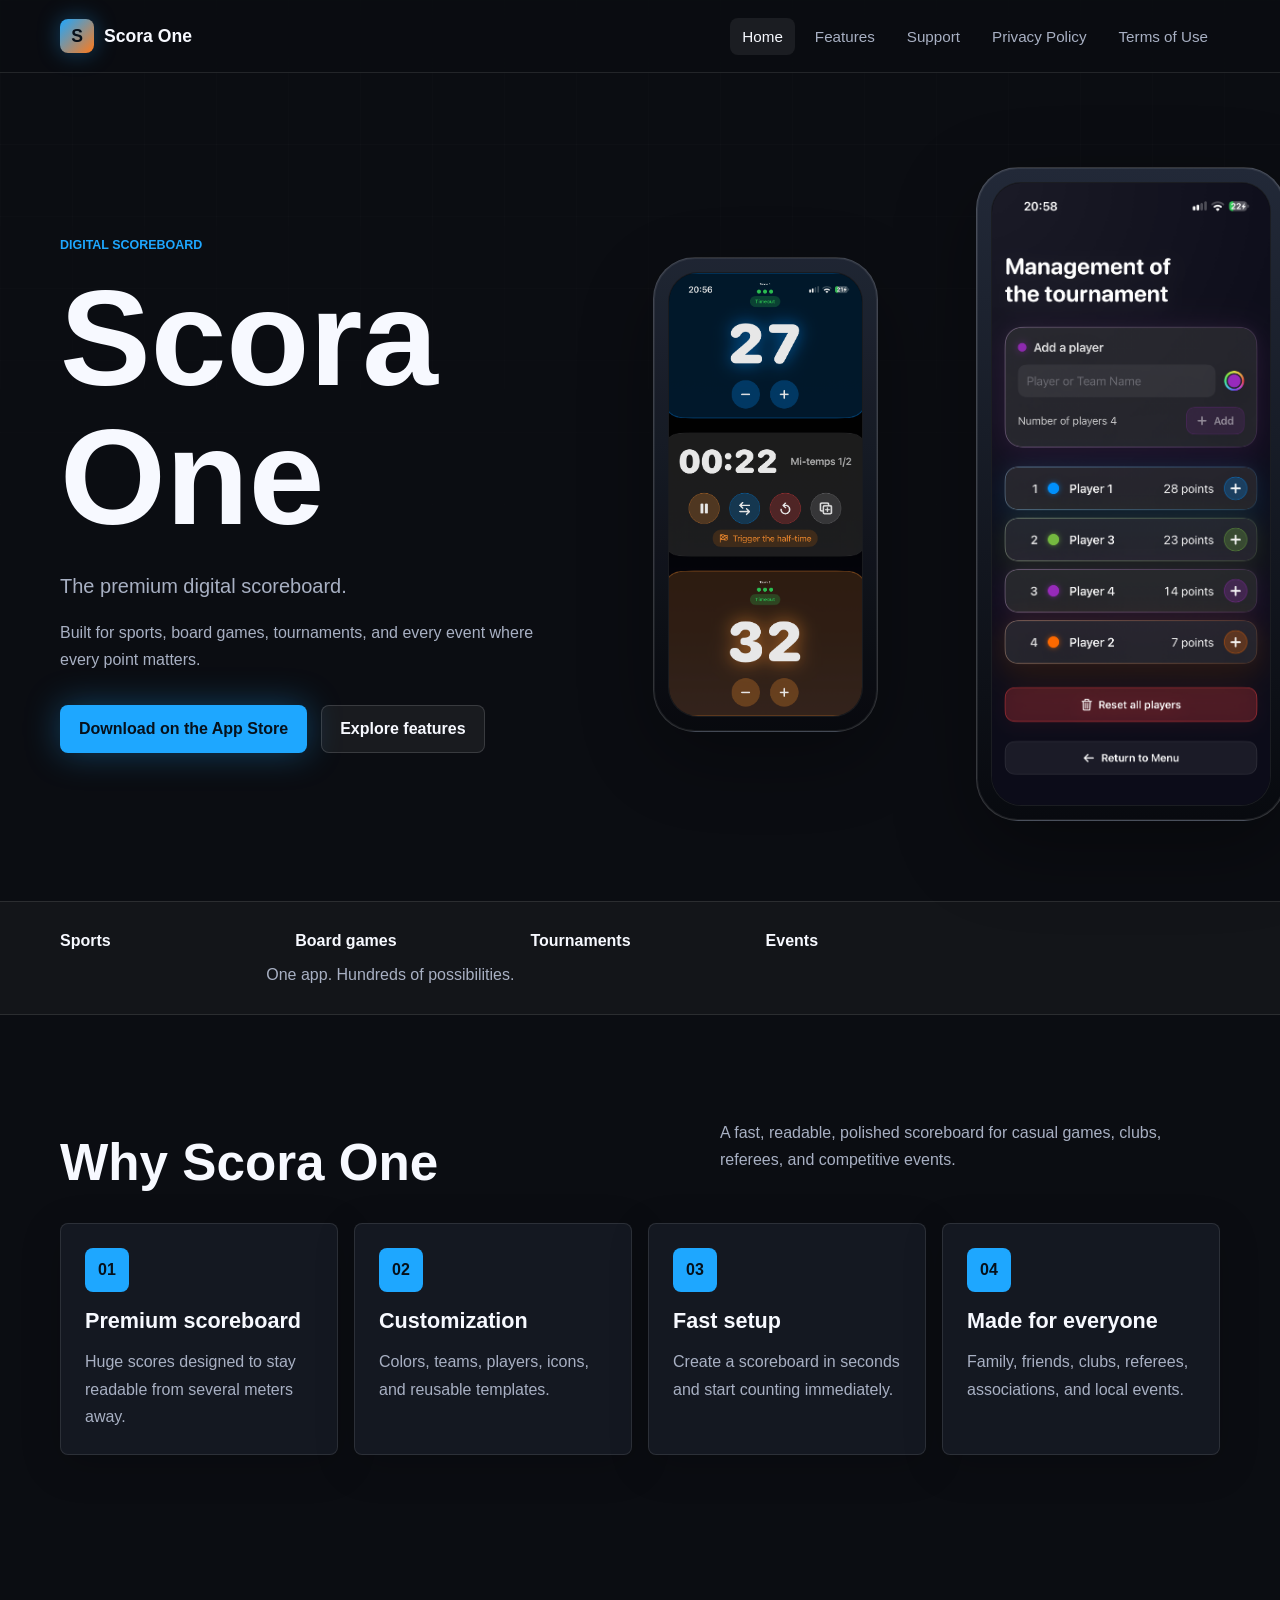
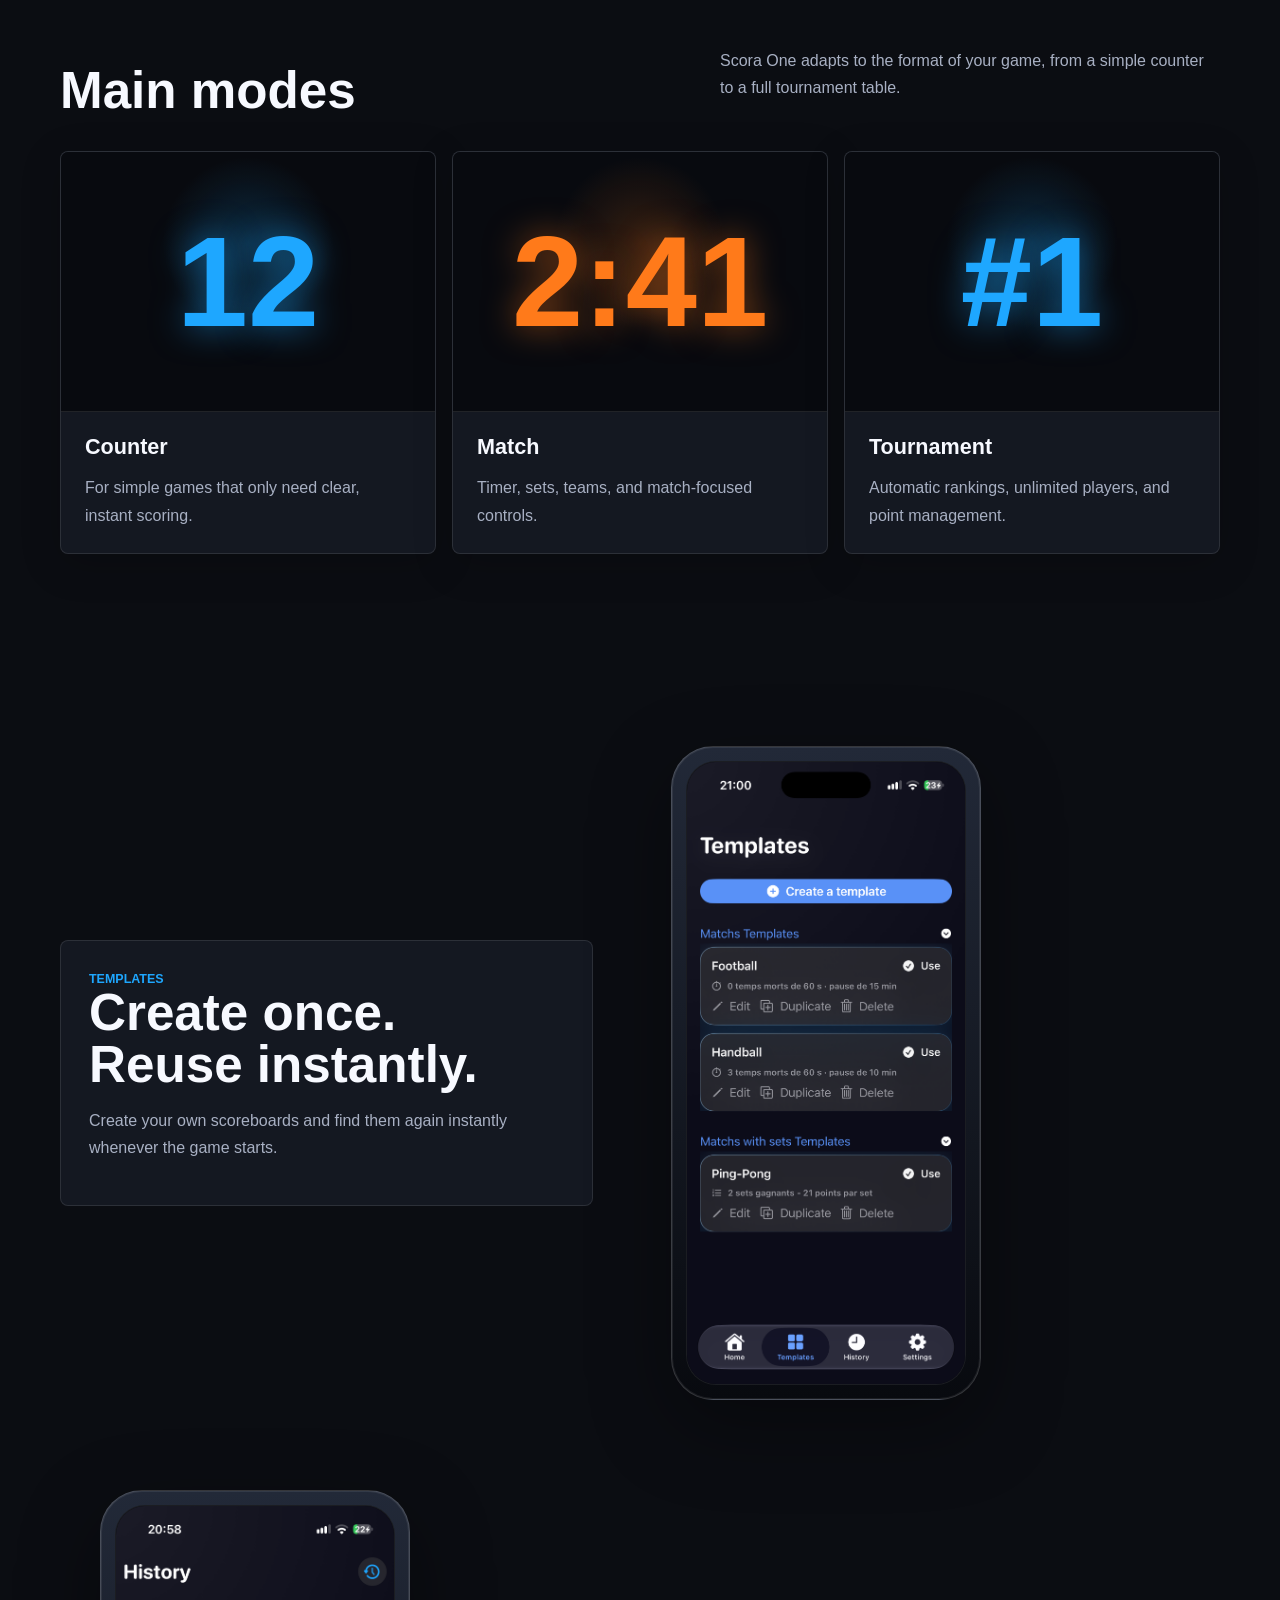
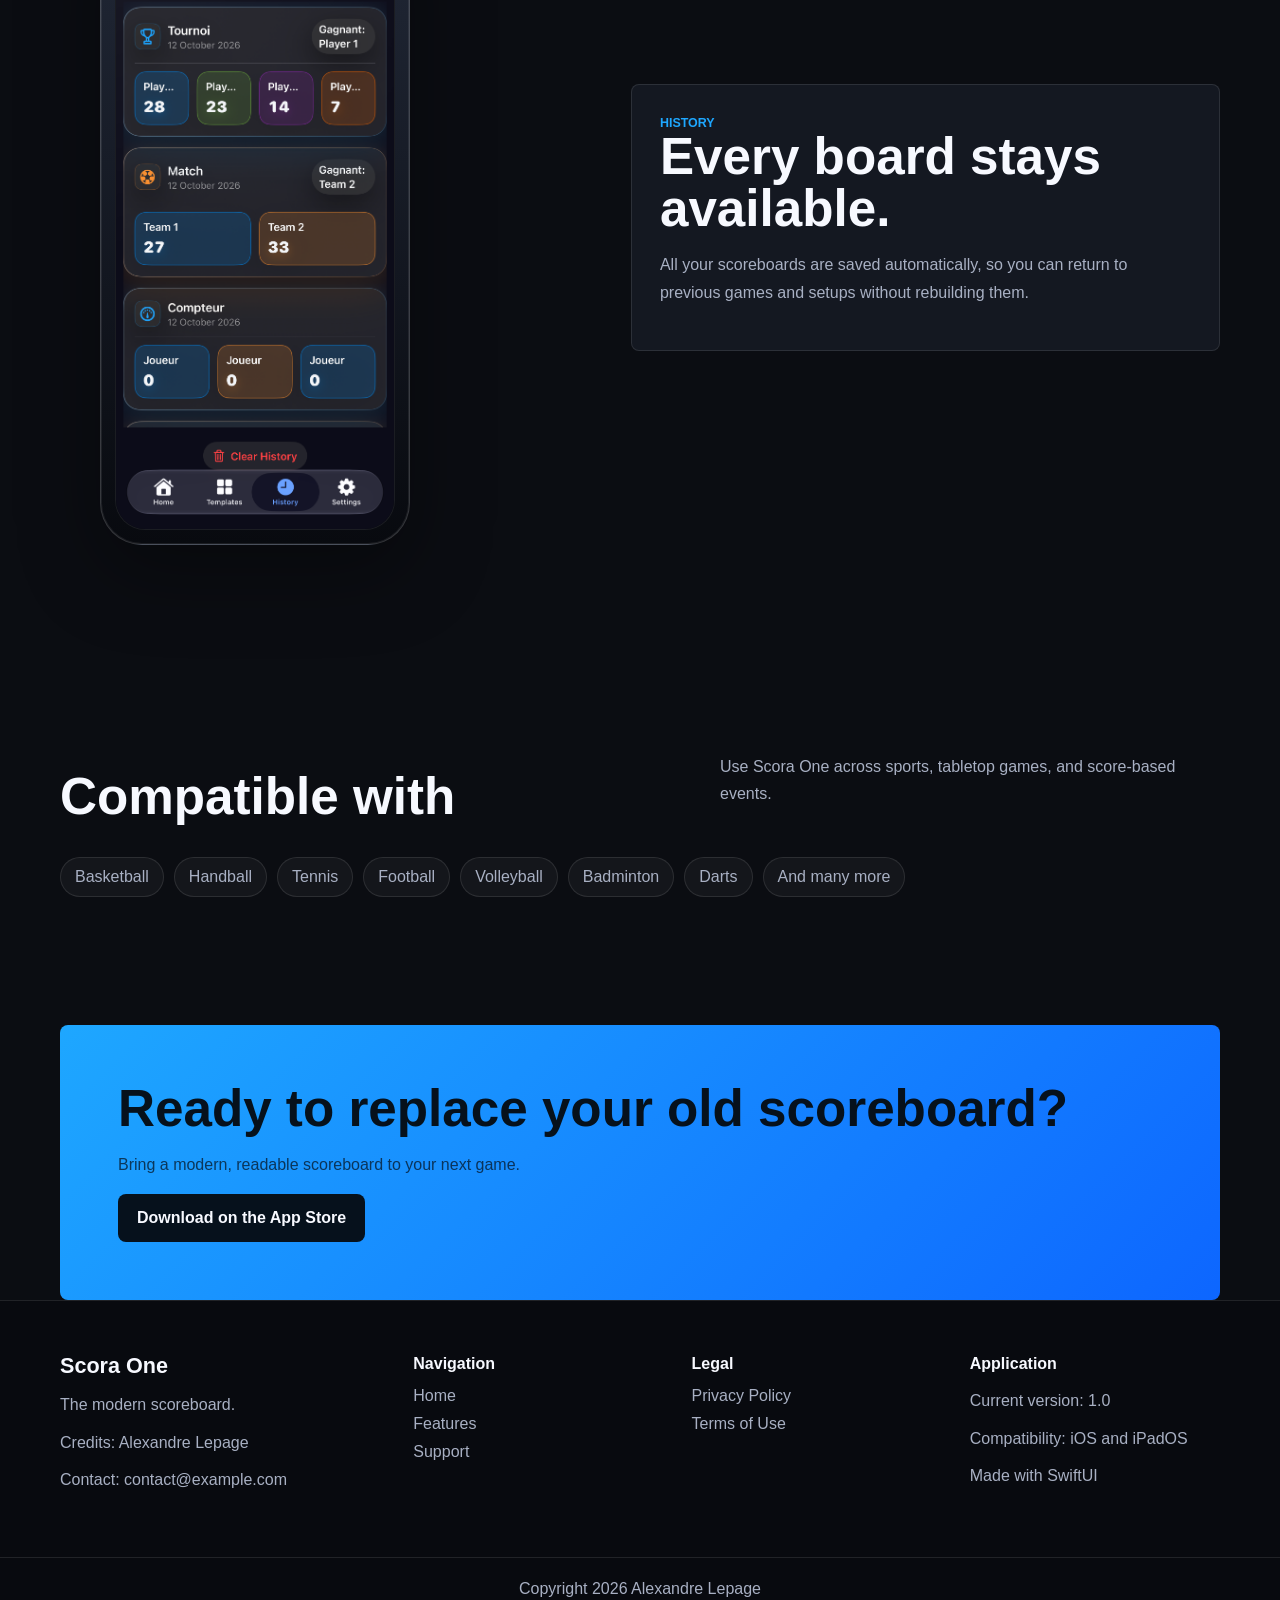
==== index.html @ f24b1408 "Add files via upload" ====
<!doctype html>
<html lang="en">
<head>
  <meta charset="utf-8">
  <meta name="viewport" content="width=device-width, initial-scale=1">
  <meta name="description" content="Scora One is a premium digital scoreboard for sports, board games, tournaments, matches, and events.">
  <title>Scora One - The Premium Digital Scoreboard</title>
  <link rel="stylesheet" href="styles.css">
</head>
<body>
  <header class="site-header">
    <nav class="nav" aria-label="Main navigation">
      <a class="brand" href="index.html"><span class="brand-mark">S</span><span>Scora One</span></a>
      <div class="nav-links">
        <a href="index.html" aria-current="page">Home</a>
        <a href="features.html">Features</a>
        <a href="support.html">Support</a>
        <a href="privacy.html">Privacy Policy</a>
        <a href="terms.html">Terms of Use</a>
      </div>
    </nav>
  </header>

  <main>
    <section class="hero">
      <div class="hero-inner hero-grid">
        <div>
          <span class="eyebrow">Digital scoreboard</span>
          <h1>Scora One</h1>
          <p class="hero-copy">The premium digital scoreboard.</p>
          <p>Built for sports, board games, tournaments, and every event where every point matters.</p>
          <div class="actions">
            <a class="button primary" href="">Download on the App Store</a>
            <a class="button" href="features.html">Explore features</a>
          </div>
        </div>
        <div class="showcase" aria-label="Scora One app screenshot placeholders">
          <div class="phone-row">
            <figure class="phone secondary">
              <img src="match.PNG" alt="Scora One - Match mode screenshot" loading="lazy">
          </figure>
            <figure class="phone">
              <img src="tournament.PNG" alt="Scora One - Tournament mode screenshot" loading="lazy">
          </figure>
          </div>
        </div>
      </div>
    </section>

    <div class="stats-band">
      <div class="stats">
        <div class="stat">Sports</div>
        <div class="stat">Board games</div>
        <div class="stat">Tournaments</div>
        <div class="stat">Events</div>
        <div class="stat-line">One app. Hundreds of possibilities.</div>
      </div>
    </div>

    <section>
      <div class="section-inner">
        <div class="section-heading">
          <h2>Why Scora One</h2>
          <p>A fast, readable, polished scoreboard for casual games, clubs, referees, and competitive events.</p>
        </div>
        <div class="grid four">
          <article class="card"><div class="icon">01</div><h3>Premium scoreboard</h3><p>Huge scores designed to stay readable from several meters away.</p></article>
          <article class="card"><div class="icon">02</div><h3>Customization</h3><p>Colors, teams, players, icons, and reusable templates.</p></article>
          <article class="card"><div class="icon">03</div><h3>Fast setup</h3><p>Create a scoreboard in seconds and start counting immediately.</p></article>
          <article class="card"><div class="icon">04</div><h3>Made for everyone</h3><p>Family, friends, clubs, referees, associations, and local events.</p></article>
        </div>
      </div>
    </section>

    <section>
      <div class="section-inner">
        <div class="section-heading">
          <h2>Main modes</h2>
          <p>Scora One adapts to the format of your game, from a simple counter to a full tournament table.</p>
        </div>
        <div class="grid three">
          <article class="card mode-card">
            <div class="mini-screen"><div class="score-number">12</div></div>
            <div class="mode-card-content"><h3>Counter</h3><p>For simple games that only need clear, instant scoring.</p></div>
          </article>
          <article class="card mode-card">
            <div class="mini-screen"><div class="score-number orange-score">2:41</div></div>
            <div class="mode-card-content"><h3>Match</h3><p>Timer, sets, teams, and match-focused controls.</p></div>
          </article>
          <article class="card mode-card">
            <div class="mini-screen"><div class="score-number">#1</div></div>
            <div class="mode-card-content"><h3>Tournament</h3><p>Automatic rankings, unlimited players, and point management.</p></div>
          </article>
        </div>
      </div>
    </section>

    <section>
      <div class="section-inner">
        <div class="feature-split">
          <div class="panel">
            <span class="eyebrow">Templates</span>
            <h2>Create once. Reuse instantly.</h2>
            <p>Create your own scoreboards and find them again instantly whenever the game starts.</p>
          </div>
          <figure class="phone">
            <img src="templates.PNG" alt="Scora One - Templates screenshot" loading="lazy">
          </figure>
        </div>
        <div class="feature-split">
          <figure class="phone">
            <img src="history.PNG" alt="Scora One - History screenshot" loading="lazy">
          </figure>
          <div class="panel">
            <span class="eyebrow">History</span>
            <h2>Every board stays available.</h2>
            <p>All your scoreboards are saved automatically, so you can return to previous games and setups without rebuilding them.</p>
          </div>
        </div>
      </div>
    </section>

    <section>
      <div class="section-inner">
        <div class="section-heading">
          <h2>Compatible with</h2>
          <p>Use Scora One across sports, tabletop games, and score-based events.</p>
        </div>
        <div class="compatibility">
          <span class="pill">Basketball</span><span class="pill">Handball</span><span class="pill">Tennis</span><span class="pill">Football</span><span class="pill">Volleyball</span><span class="pill">Badminton</span><span class="pill">Darts</span><span class="pill">And many more</span>
        </div>
      </div>
    </section>

    <aside class="cta">
      <h2>Ready to replace your old scoreboard?</h2>
      <p>Bring a modern, readable scoreboard to your next game.</p>
      <a class="button" href="">Download on the App Store</a>
    </aside>
  </main>

  <footer class="site-footer">
    <div class="footer-inner">
      <div>
        <h3>Scora One</h3>
        <p>The modern scoreboard.</p>
        <p>Credits: Alexandre Lepage</p>
        <p>Contact: contact@example.com</p>
      </div>
      <div><h4>Navigation</h4><a href="index.html">Home</a><a href="features.html">Features</a><a href="support.html">Support</a></div>
      <div><h4>Legal</h4><a href="privacy.html">Privacy Policy</a><a href="terms.html">Terms of Use</a></div>
      <div><h4>Application</h4><p>Current version: 1.0</p><p>Compatibility: iOS and iPadOS</p><p>Made with SwiftUI</p></div>
    </div>
    <div class="credits">Copyright 2026 Alexandre Lepage</div>
  </footer>
</body>
</html>
---- styles.css ----
:root {
  color-scheme: dark;
  --bg: #0b0d12;
  --panel: #141821;
  --panel-soft: #1a202c;
  --text: #f7f9ff;
  --muted: #a8b0c3;
  --blue: #1ea7ff;
  --orange: #ff7a1a;
  --line: rgba(255, 255, 255, 0.1);
  --radius: 8px;
  --shadow: 0 26px 80px rgba(0, 0, 0, 0.35);
}

* {
  box-sizing: border-box;
}

html {
  scroll-behavior: smooth;
}

body {
  margin: 0;
  background: var(--bg);
  color: var(--text);
  font-family: ui-rounded, "SF Pro Rounded", "SF Pro Display", -apple-system, BlinkMacSystemFont, "Segoe UI", sans-serif;
  letter-spacing: 0;
}

body::before {
  content: "";
  position: fixed;
  inset: 0;
  pointer-events: none;
  background:
    linear-gradient(rgba(255, 255, 255, 0.03) 1px, transparent 1px),
    linear-gradient(90deg, rgba(255, 255, 255, 0.025) 1px, transparent 1px);
  background-size: 72px 72px;
  mask-image: linear-gradient(to bottom, rgba(0, 0, 0, 0.65), transparent 70%);
}

a {
  color: inherit;
  text-decoration: none;
}

p {
  color: var(--muted);
  line-height: 1.7;
}

.site-header {
  position: sticky;
  top: 0;
  z-index: 10;
  border-bottom: 1px solid var(--line);
  background: rgba(11, 13, 18, 0.86);
  backdrop-filter: blur(22px);
}

.nav {
  width: min(1160px, calc(100% - 40px));
  min-height: 72px;
  margin: 0 auto;
  display: flex;
  align-items: center;
  justify-content: space-between;
  gap: 24px;
}

.brand {
  display: inline-flex;
  align-items: center;
  gap: 10px;
  font-weight: 800;
  font-size: 1.1rem;
}

.brand-mark {
  width: 34px;
  height: 34px;
  border-radius: 8px;
  display: grid;
  place-items: center;
  background: linear-gradient(135deg, var(--blue), var(--orange));
  color: #081019;
  box-shadow: 0 0 22px rgba(30, 167, 255, 0.35);
}

.nav-links {
  display: flex;
  align-items: center;
  gap: 8px;
  flex-wrap: wrap;
  justify-content: flex-end;
}

.nav-links a {
  padding: 10px 12px;
  border-radius: var(--radius);
  color: var(--muted);
  font-size: 0.95rem;
}

.nav-links a:hover,
.nav-links a[aria-current="page"] {
  color: var(--text);
  background: rgba(255, 255, 255, 0.07);
}

.hero {
  min-height: calc(100vh - 72px);
  display: grid;
  align-items: center;
  padding: 70px 0 56px;
}

.hero-inner,
.section-inner {
  width: min(1160px, calc(100% - 40px));
  margin: 0 auto;
}

.hero-grid {
  display: grid;
  grid-template-columns: minmax(0, 0.9fr) minmax(320px, 1.1fr);
  gap: 56px;
  align-items: center;
}

.eyebrow {
  color: var(--blue);
  text-transform: uppercase;
  font-size: 0.78rem;
  font-weight: 800;
}

h1,
h2,
h3 {
  margin: 0;
  line-height: 1.02;
}

h1 {
  margin-top: 16px;
  font-size: clamp(4.2rem, 11vw, 8.5rem);
}

.hero-copy {
  max-width: 610px;
  margin: 22px 0 0;
  font-size: 1.25rem;
}

.headline {
  font-size: clamp(2.5rem, 7vw, 5.6rem);
  max-width: 900px;
}

.page-intro {
  padding: 92px 0 56px;
}

.page-intro p {
  max-width: 720px;
  font-size: 1.18rem;
}

.actions {
  display: flex;
  gap: 14px;
  flex-wrap: wrap;
  margin-top: 32px;
}

.button {
  min-height: 48px;
  display: inline-flex;
  align-items: center;
  justify-content: center;
  gap: 10px;
  padding: 14px 18px;
  border: 1px solid rgba(255, 255, 255, 0.14);
  border-radius: var(--radius);
  color: var(--text);
  font-weight: 800;
  background: rgba(255, 255, 255, 0.06);
}

.button.primary {
  color: #06111c;
  border-color: transparent;
  background: var(--blue);
  box-shadow: 0 0 34px rgba(30, 167, 255, 0.34);
}

.button.orange {
  color: #140800;
  border-color: transparent;
  background: var(--orange);
  box-shadow: 0 0 34px rgba(255, 122, 26, 0.3);
}

.showcase {
  position: relative;
  min-height: 560px;
  display: grid;
  place-items: center;
}

.phone-row {
  display: flex;
  align-items: center;
  justify-content: center;
  gap: 18px;
  width: 100%;
}

.phone {
  width: min(310px, 78vw);
  aspect-ratio: 9 / 19;
  padding: 14px;
  border: 1px solid rgba(255, 255, 255, 0.18);
  border-radius: 42px;
  background: linear-gradient(180deg, #222938, #080a0f);
  box-shadow: var(--shadow), inset 0 0 0 1px rgba(255, 255, 255, 0.08);
}

.phone img {
  display: block;
  width: 100%;
  height: 100%;
  object-fit: cover;
  object-position: top center;
  border-radius: 30px;
  border: 1px solid rgba(255, 255, 255, 0.08);
  background: #080a0f;
}

.phone.secondary {
  width: min(225px, 62vw);
  opacity: 0.9;
}

.screen {
  height: 100%;
  border-radius: 30px;
  border: 1px solid rgba(255, 255, 255, 0.08);
  background: #080a0f;
  overflow: hidden;
  display: grid;
  grid-template-rows: auto 1fr auto;
}

.screen-header {
  display: flex;
  justify-content: space-between;
  padding: 22px 20px 10px;
  color: var(--muted);
  font-size: 0.76rem;
  font-weight: 800;
}

.scoreboard {
  display: grid;
  place-items: center;
  padding: 16px;
  text-align: center;
}

.score-label {
  color: var(--muted);
  font-size: 0.8rem;
  text-transform: uppercase;
  font-weight: 800;
}

.score-number {
  font-size: clamp(4.6rem, 12vw, 8rem);
  font-weight: 900;
  color: var(--blue);
  text-shadow: 0 0 34px rgba(30, 167, 255, 0.58);
}

.score-number.orange-score {
  color: var(--orange);
  text-shadow: 0 0 34px rgba(255, 122, 26, 0.5);
}

.screen-footer {
  display: grid;
  grid-template-columns: repeat(3, 1fr);
  gap: 8px;
  padding: 14px;
}

.screen-footer span {
  min-height: 44px;
  display: grid;
  place-items: center;
  border-radius: 8px;
  background: var(--panel);
  color: var(--muted);
}

.stats-band {
  border-block: 1px solid var(--line);
  background: rgba(255, 255, 255, 0.03);
}

.stats {
  width: min(1160px, calc(100% - 40px));
  margin: 0 auto;
  padding: 30px 0;
  display: grid;
  grid-template-columns: repeat(5, 1fr);
  gap: 16px;
  align-items: center;
}

.stat {
  color: var(--text);
  font-size: 1rem;
  font-weight: 800;
}

.stat-line {
  grid-column: span 2;
  color: var(--muted);
  text-align: right;
}

section {
  padding: 88px 0;
}

.section-heading {
  display: flex;
  align-items: end;
  justify-content: space-between;
  gap: 28px;
  margin-bottom: 34px;
}

.section-heading p {
  max-width: 500px;
}

h2 {
  font-size: clamp(2rem, 4vw, 4rem);
}

h3 {
  font-size: 1.35rem;
}

.grid {
  display: grid;
  gap: 16px;
}

.grid.four {
  grid-template-columns: repeat(4, 1fr);
}

.grid.three {
  grid-template-columns: repeat(3, 1fr);
}

.grid.two {
  grid-template-columns: repeat(2, 1fr);
}

.card {
  border: 1px solid var(--line);
  border-radius: var(--radius);
  background: var(--panel);
  padding: 24px;
  min-height: 180px;
  box-shadow: 0 10px 40px rgba(0, 0, 0, 0.18);
  animation: rise 700ms ease both;
}

.card p {
  margin-bottom: 0;
}

.icon {
  width: 44px;
  height: 44px;
  border-radius: 8px;
  display: grid;
  place-items: center;
  margin-bottom: 18px;
  color: #06111c;
  background: var(--blue);
  font-weight: 900;
}

.mode-card {
  padding: 0;
  overflow: hidden;
}

.mode-card .mini-screen {
  height: 260px;
  border-bottom: 1px solid var(--line);
  background:
    radial-gradient(circle at 50% 35%, rgba(30, 167, 255, 0.2), transparent 34%),
    #080a0f;
  display: grid;
  place-items: center;
}

.mode-card:nth-child(2) .mini-screen {
  background:
    radial-gradient(circle at 50% 35%, rgba(255, 122, 26, 0.18), transparent 34%),
    #080a0f;
}

.mode-card-content {
  padding: 24px;
}

.feature-split {
  display: grid;
  grid-template-columns: 0.95fr 1.05fr;
  gap: 38px;
  align-items: center;
}

.feature-split + .feature-split {
  margin-top: 58px;
}

.panel {
  border: 1px solid var(--line);
  border-radius: var(--radius);
  background: var(--panel);
  padding: 28px;
}

.list {
  display: grid;
  gap: 12px;
  margin: 22px 0 0;
  padding: 0;
  list-style: none;
}

.list li {
  color: var(--muted);
}

.list li::before {
  content: "";
  width: 8px;
  height: 8px;
  display: inline-block;
  margin-right: 10px;
  border-radius: 50%;
  background: var(--blue);
  box-shadow: 0 0 14px rgba(30, 167, 255, 0.6);
}

.compatibility {
  display: flex;
  flex-wrap: wrap;
  gap: 10px;
}

.pill {
  border: 1px solid var(--line);
  border-radius: 999px;
  padding: 10px 14px;
  color: var(--muted);
  background: rgba(255, 255, 255, 0.04);
}

.cta {
  margin: 40px auto 0;
  width: min(1160px, calc(100% - 40px));
  border-radius: var(--radius);
  padding: 58px;
  background: linear-gradient(135deg, var(--blue), #0d66ff);
  color: #06111c;
}

.cta p {
  color: rgba(6, 17, 28, 0.72);
}

.cta .button {
  background: #06111c;
  color: var(--text);
  border-color: transparent;
}

.faq {
  display: grid;
  gap: 12px;
}

.faq details {
  border: 1px solid var(--line);
  border-radius: var(--radius);
  background: var(--panel);
  padding: 18px 20px;
}

.faq summary {
  cursor: pointer;
  font-weight: 800;
}

.legal-content {
  max-width: 850px;
}

.legal-content h2 {
  margin-top: 46px;
  font-size: clamp(1.65rem, 3vw, 2.4rem);
}

.site-footer {
  border-top: 1px solid var(--line);
  background: #080a0f;
}

.footer-inner {
  width: min(1160px, calc(100% - 40px));
  margin: 0 auto;
  padding: 54px 0;
  display: grid;
  grid-template-columns: 1.3fr repeat(3, 1fr);
  gap: 28px;
}

.footer-inner h3,
.footer-inner h4 {
  margin: 0 0 14px;
}

.footer-inner a,
.footer-inner p {
  display: block;
  margin: 0 0 10px;
  color: var(--muted);
}

.credits {
  border-top: 1px solid var(--line);
  padding: 22px 0;
  color: var(--muted);
  text-align: center;
}

@keyframes rise {
  from {
    opacity: 0;
    transform: translateY(14px);
  }
  to {
    opacity: 1;
    transform: translateY(0);
  }
}

@media (prefers-reduced-motion: reduce) {
  html {
    scroll-behavior: auto;
  }

  .card {
    animation: none;
  }
}

@media (max-width: 900px) {
  .hero {
    min-height: auto;
  }

  .hero-grid,
  .feature-split {
    grid-template-columns: 1fr;
  }

  .grid.four,
  .grid.three,
  .grid.two,
  .stats,
  .footer-inner {
    grid-template-columns: 1fr;
  }

  .stat-line {
    grid-column: auto;
    text-align: left;
  }

  .section-heading {
    display: block;
  }

  .phone-row {
    flex-direction: column;
  }

  .phone.secondary {
    display: none;
  }

  .cta {
    padding: 34px 24px;
  }
}

@media (max-width: 620px) {
  .nav {
    align-items: flex-start;
    flex-direction: column;
    padding: 16px 0;
  }

  .nav-links {
    justify-content: flex-start;
  }

  .nav-links a {
    padding: 8px 9px;
  }

  h1 {
    font-size: 4.1rem;
  }

  section,
  .page-intro {
    padding: 58px 0;
  }
}
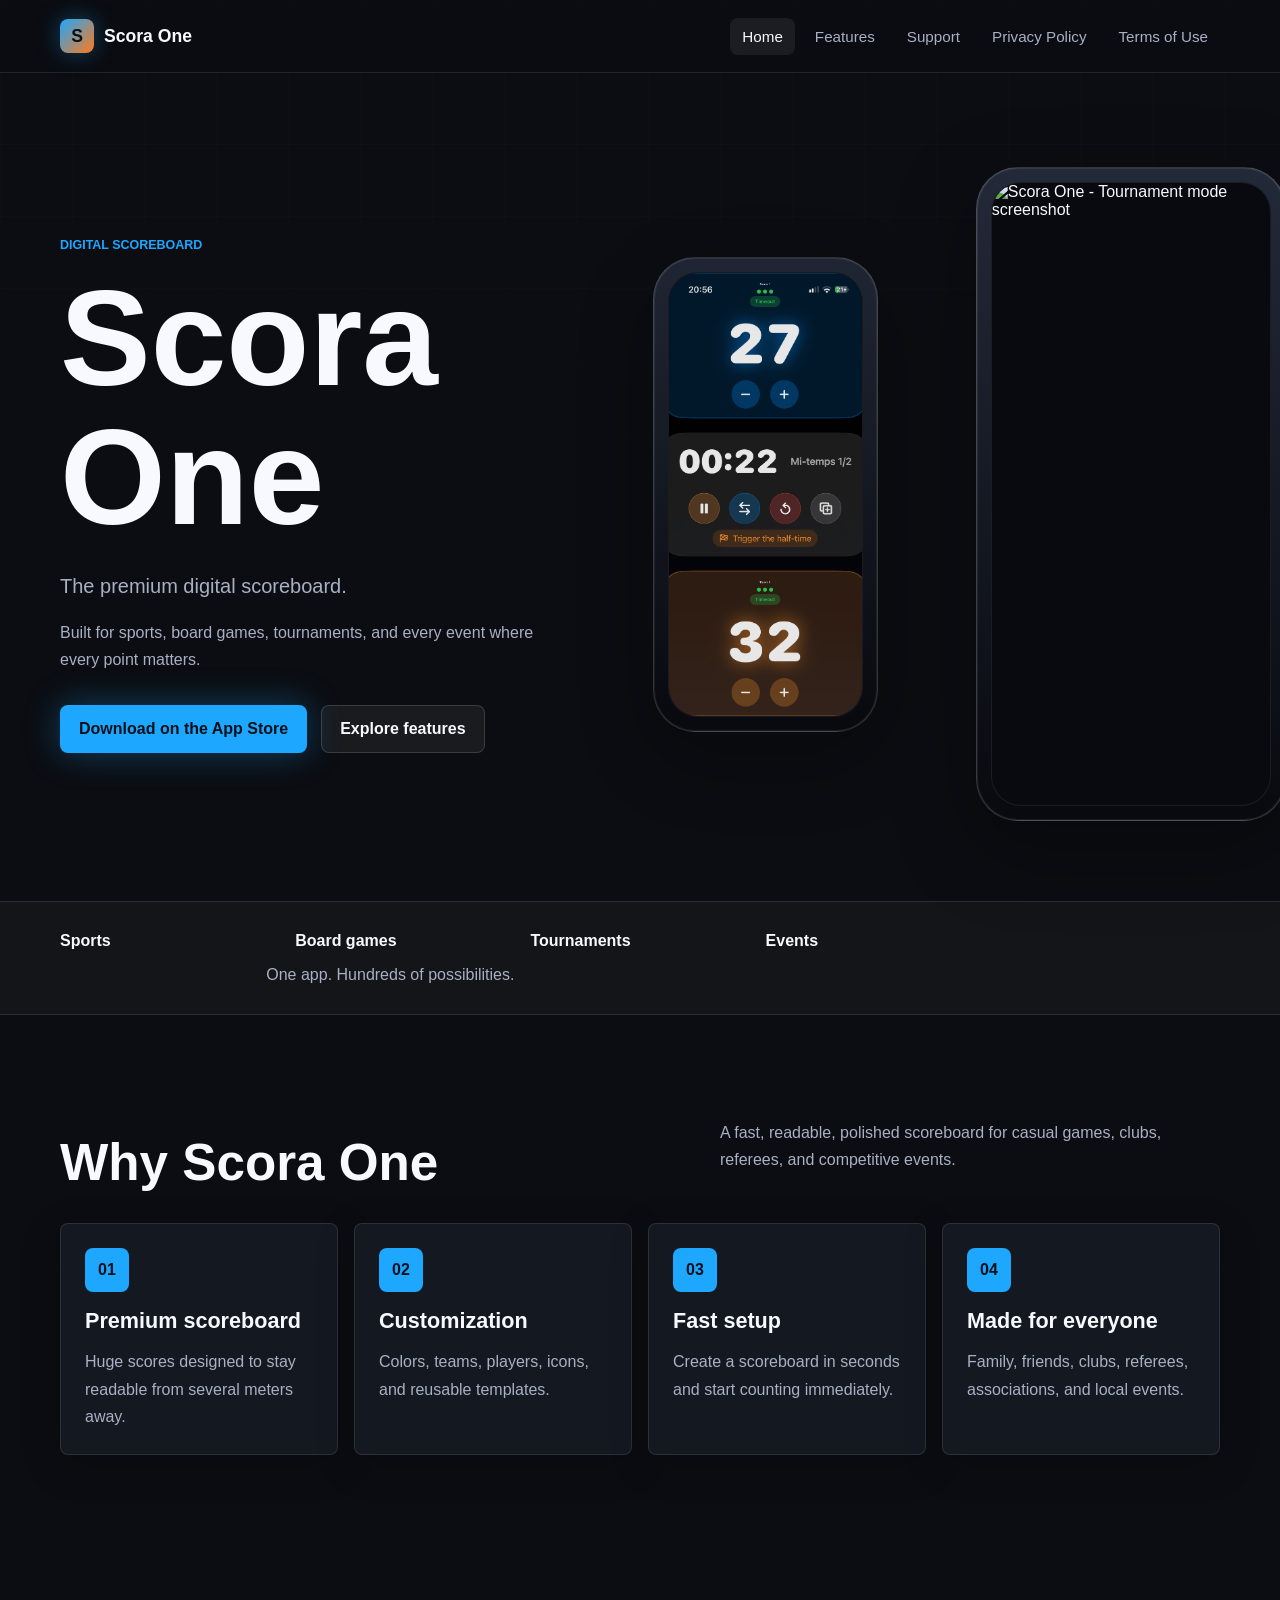
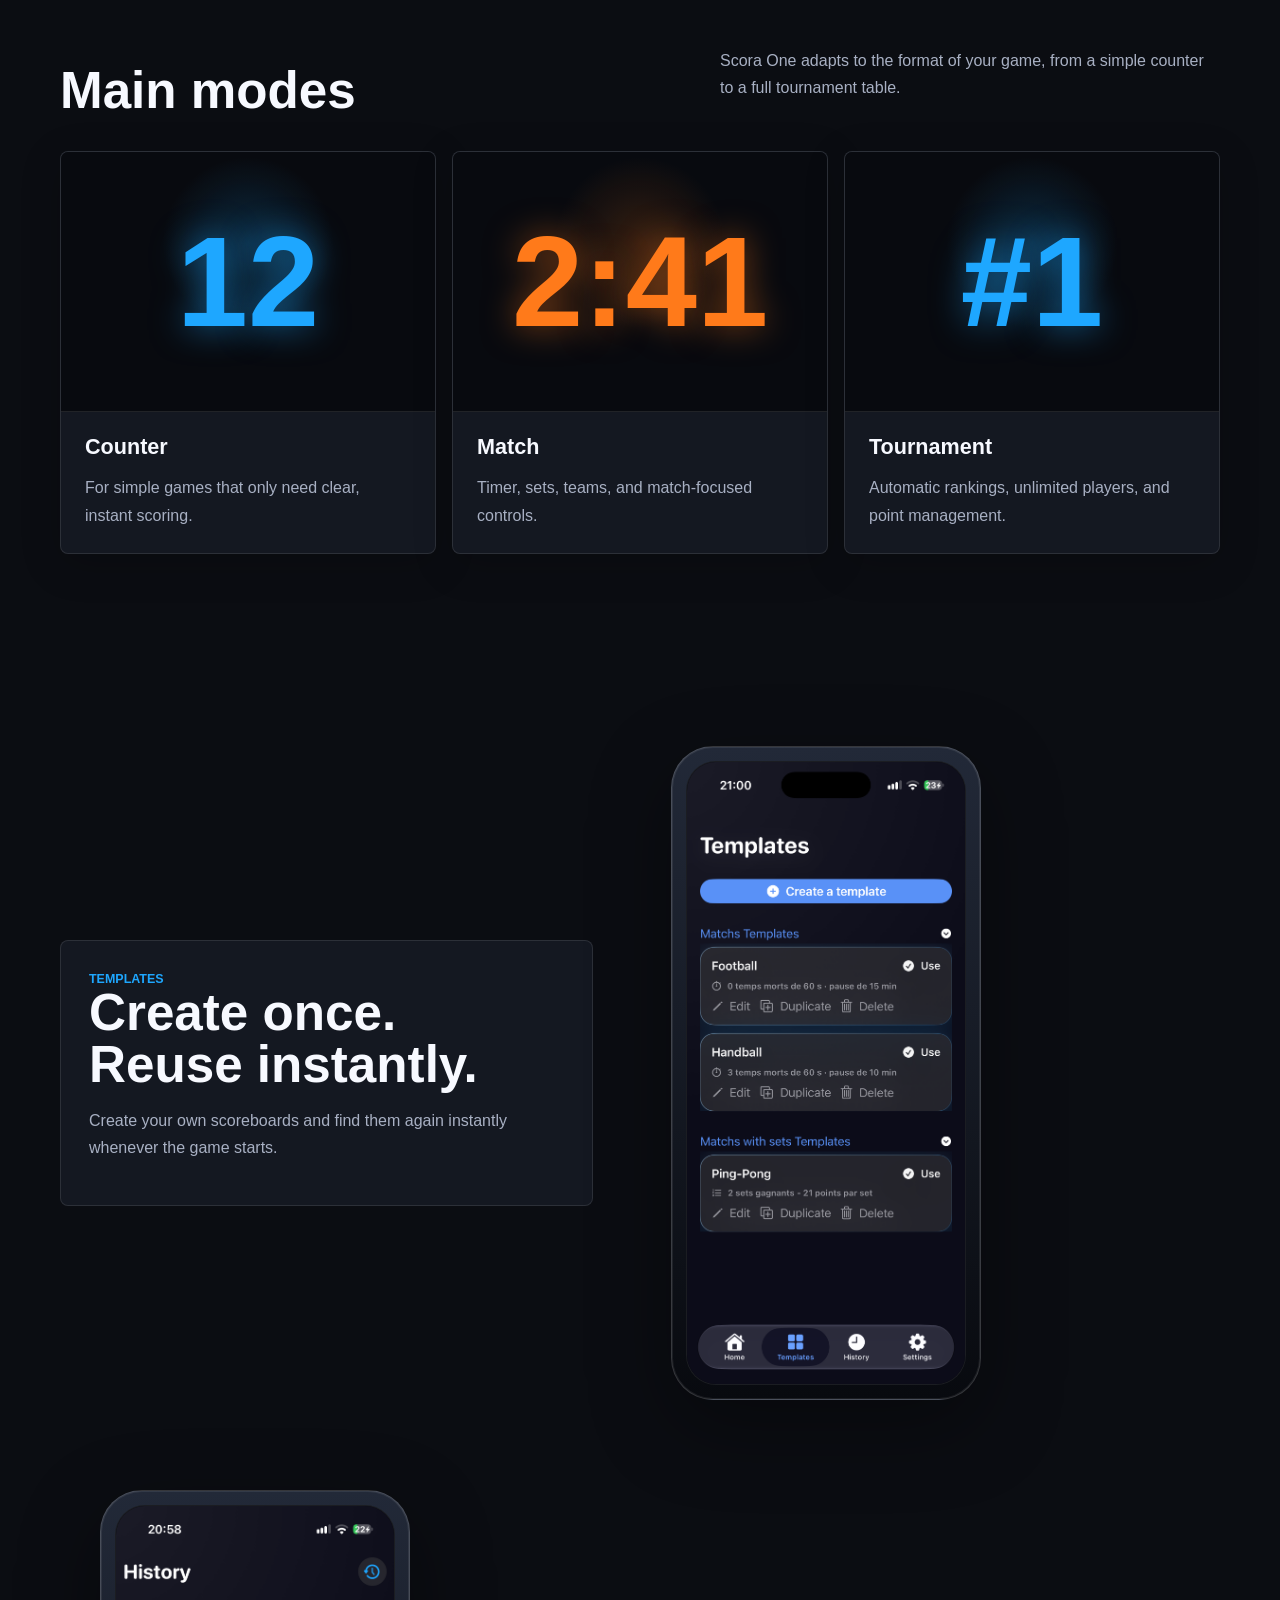
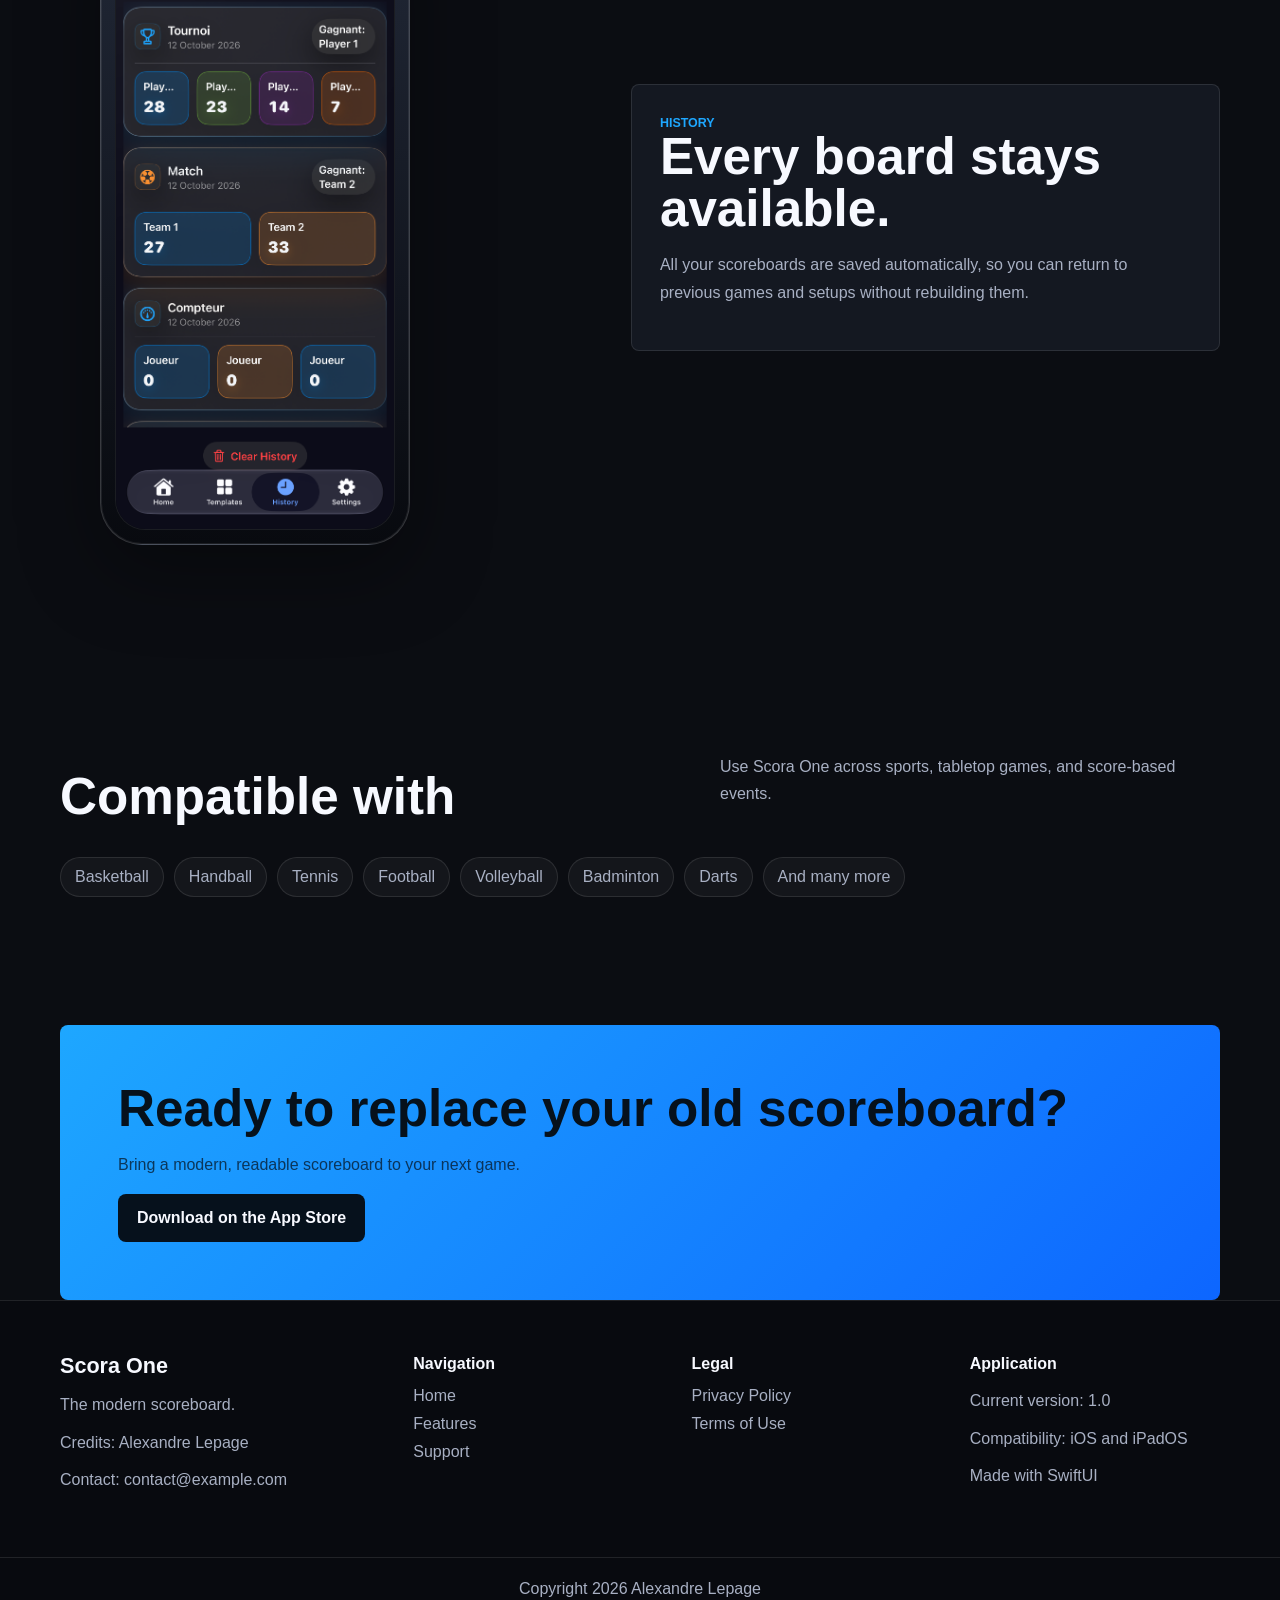
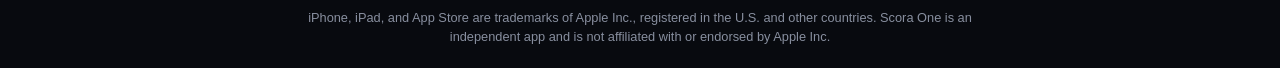
==== commit 1517229c: "Add files via upload" ====
--- a/index.html
+++ b/index.html
@@ -40,7 +40,7 @@
               <img src="match.PNG" alt="Scora One - Match mode screenshot" loading="lazy">
           </figure>
             <figure class="phone">
-              <img src="tournament.PNG" alt="Scora One - Tournament mode screenshot" loading="lazy">
+              <img src="Tournament.PNG" alt="Scora One - Tournament mode screenshot" loading="lazy">
           </figure>
           </div>
         </div>
@@ -151,7 +151,7 @@
       <div><h4>Legal</h4><a href="privacy.html">Privacy Policy</a><a href="terms.html">Terms of Use</a></div>
       <div><h4>Application</h4><p>Current version: 1.0</p><p>Compatibility: iOS and iPadOS</p><p>Made with SwiftUI</p></div>
     </div>
-    <div class="credits">Copyright 2026 Alexandre Lepage</div>
+    <div class="credits">Copyright 2026 Alexandre Lepage<div class="trademark">iPhone, iPad, and App Store are trademarks of Apple Inc., registered in the U.S. and other countries. Scora One is an independent app and is not affiliated with or endorsed by Apple Inc.</div></div>
   </footer>
 </body>
 </html>
--- a/styles.css
+++ b/styles.css
@@ -557,6 +557,15 @@
   text-align: center;
 }
 
+.credits .trademark {
+  max-width: 760px;
+  margin: 10px auto 0;
+  padding: 0 20px;
+  font-size: 0.8rem;
+  line-height: 1.5;
+  opacity: 0.8;
+}
+
 @keyframes rise {
   from {
     opacity: 0;
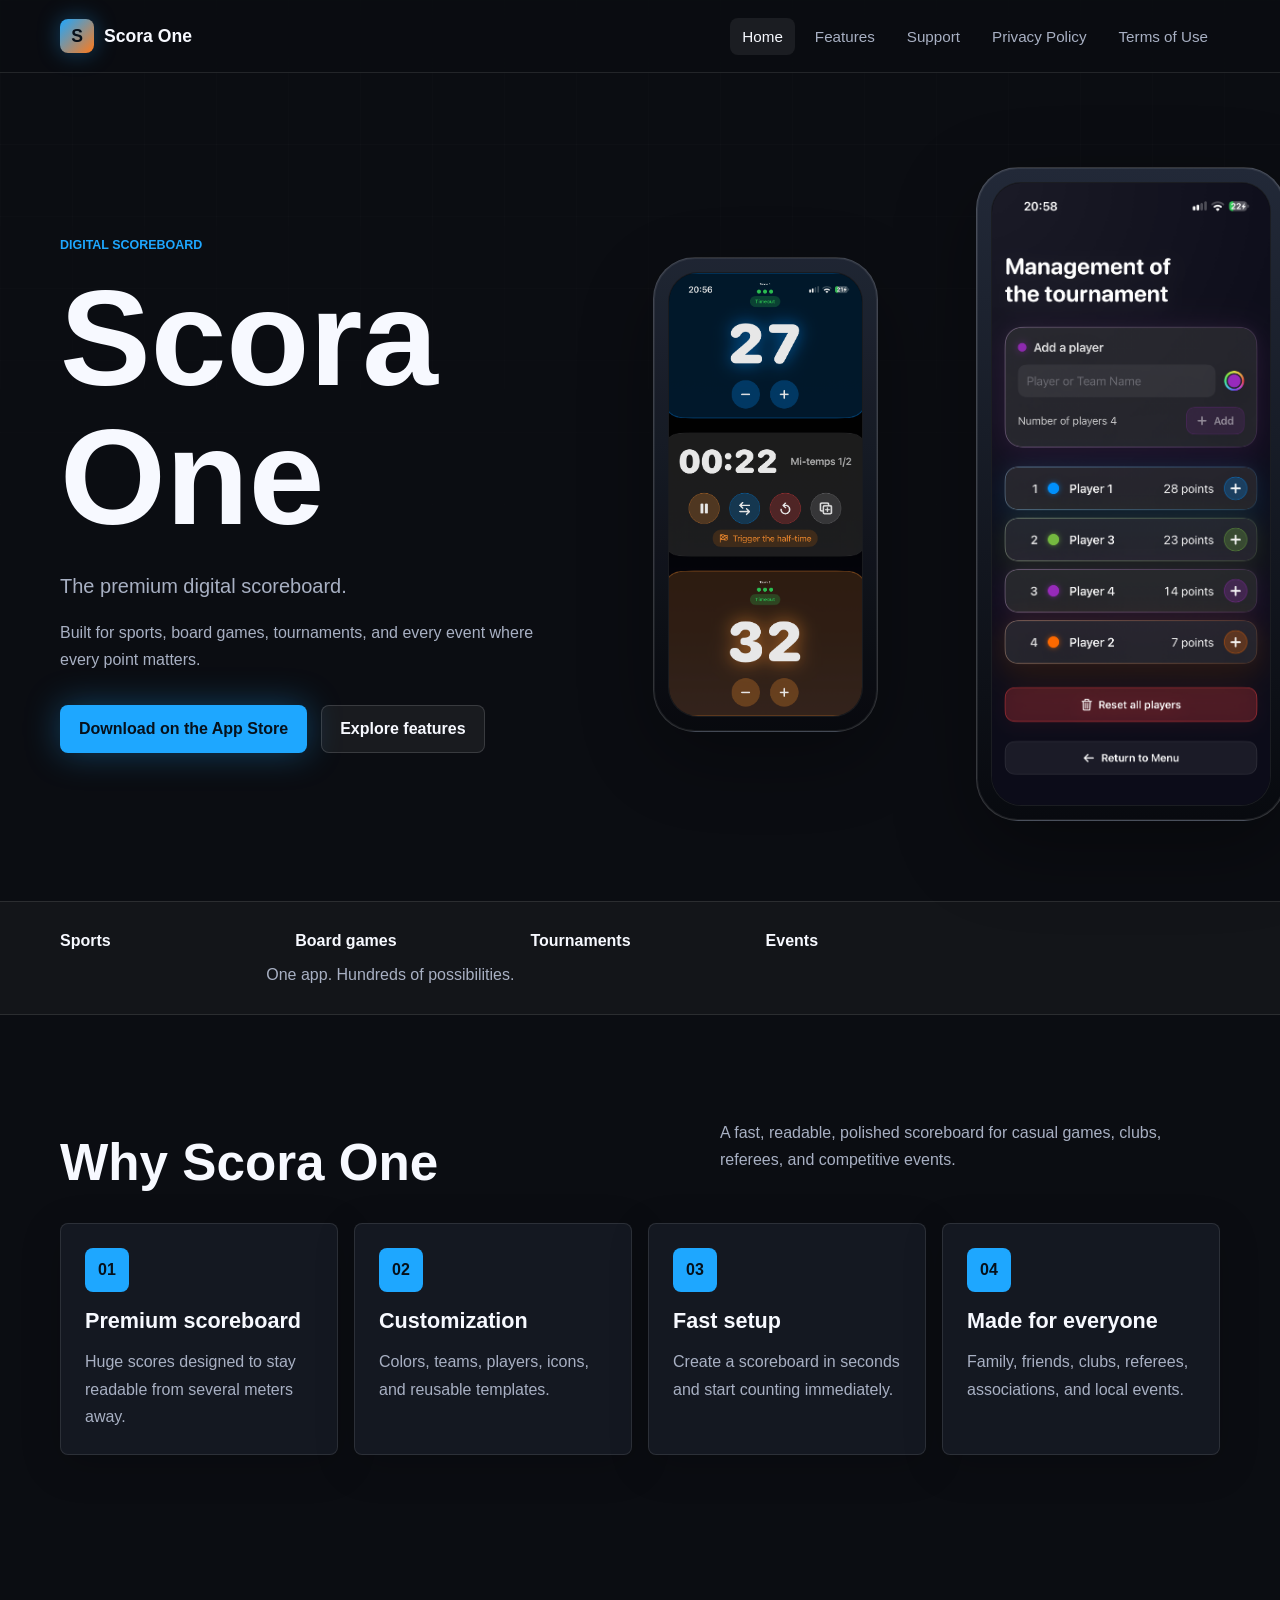
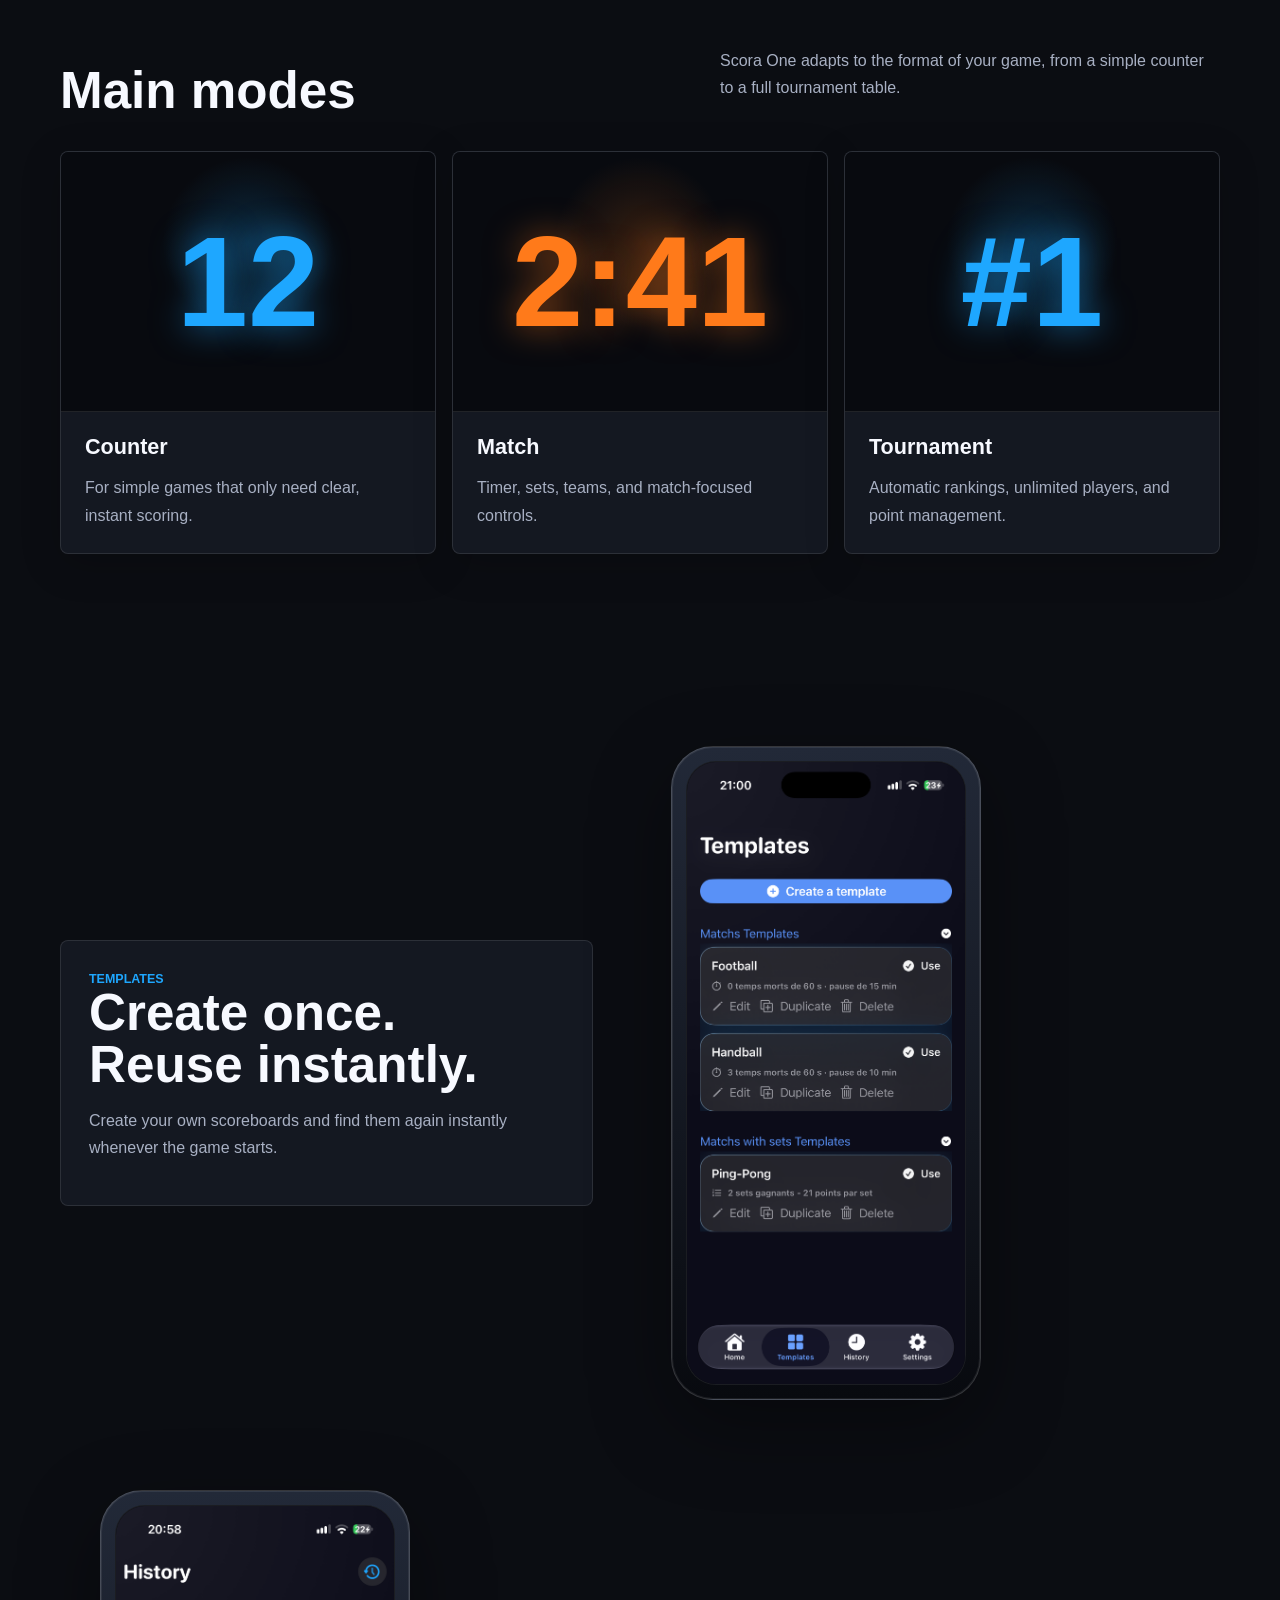
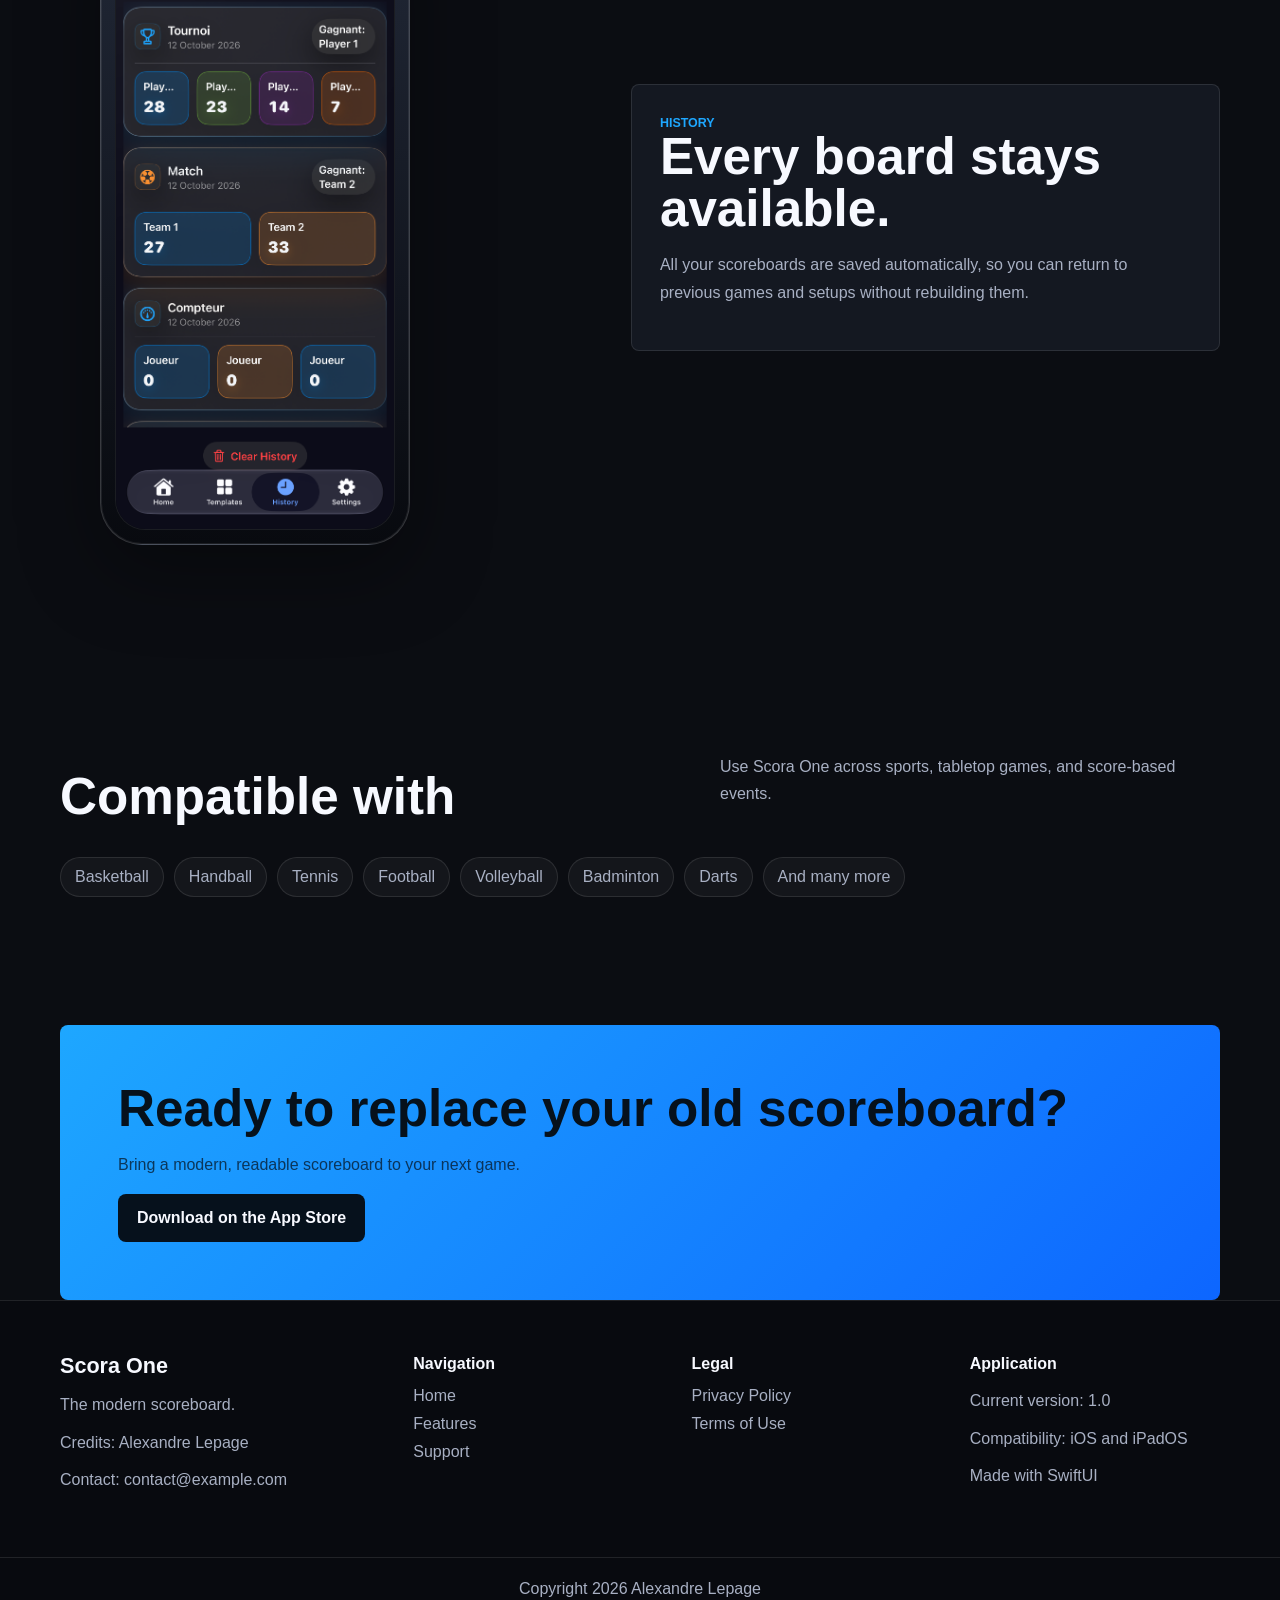
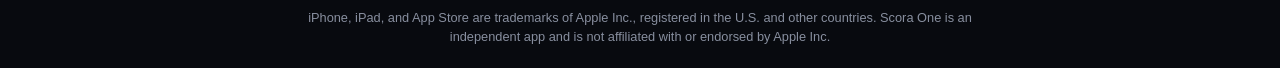
==== commit bd7c309a: "Fix image filename for tournament screenshot" ====
--- a/index.html
+++ b/index.html
@@ -40,7 +40,7 @@
               <img src="match.PNG" alt="Scora One - Match mode screenshot" loading="lazy">
           </figure>
             <figure class="phone">
-              <img src="Tournament.PNG" alt="Scora One - Tournament mode screenshot" loading="lazy">
+              <img src="tournament.PNG" alt="Scora One - Tournament mode screenshot" loading="lazy">
           </figure>
           </div>
         </div>
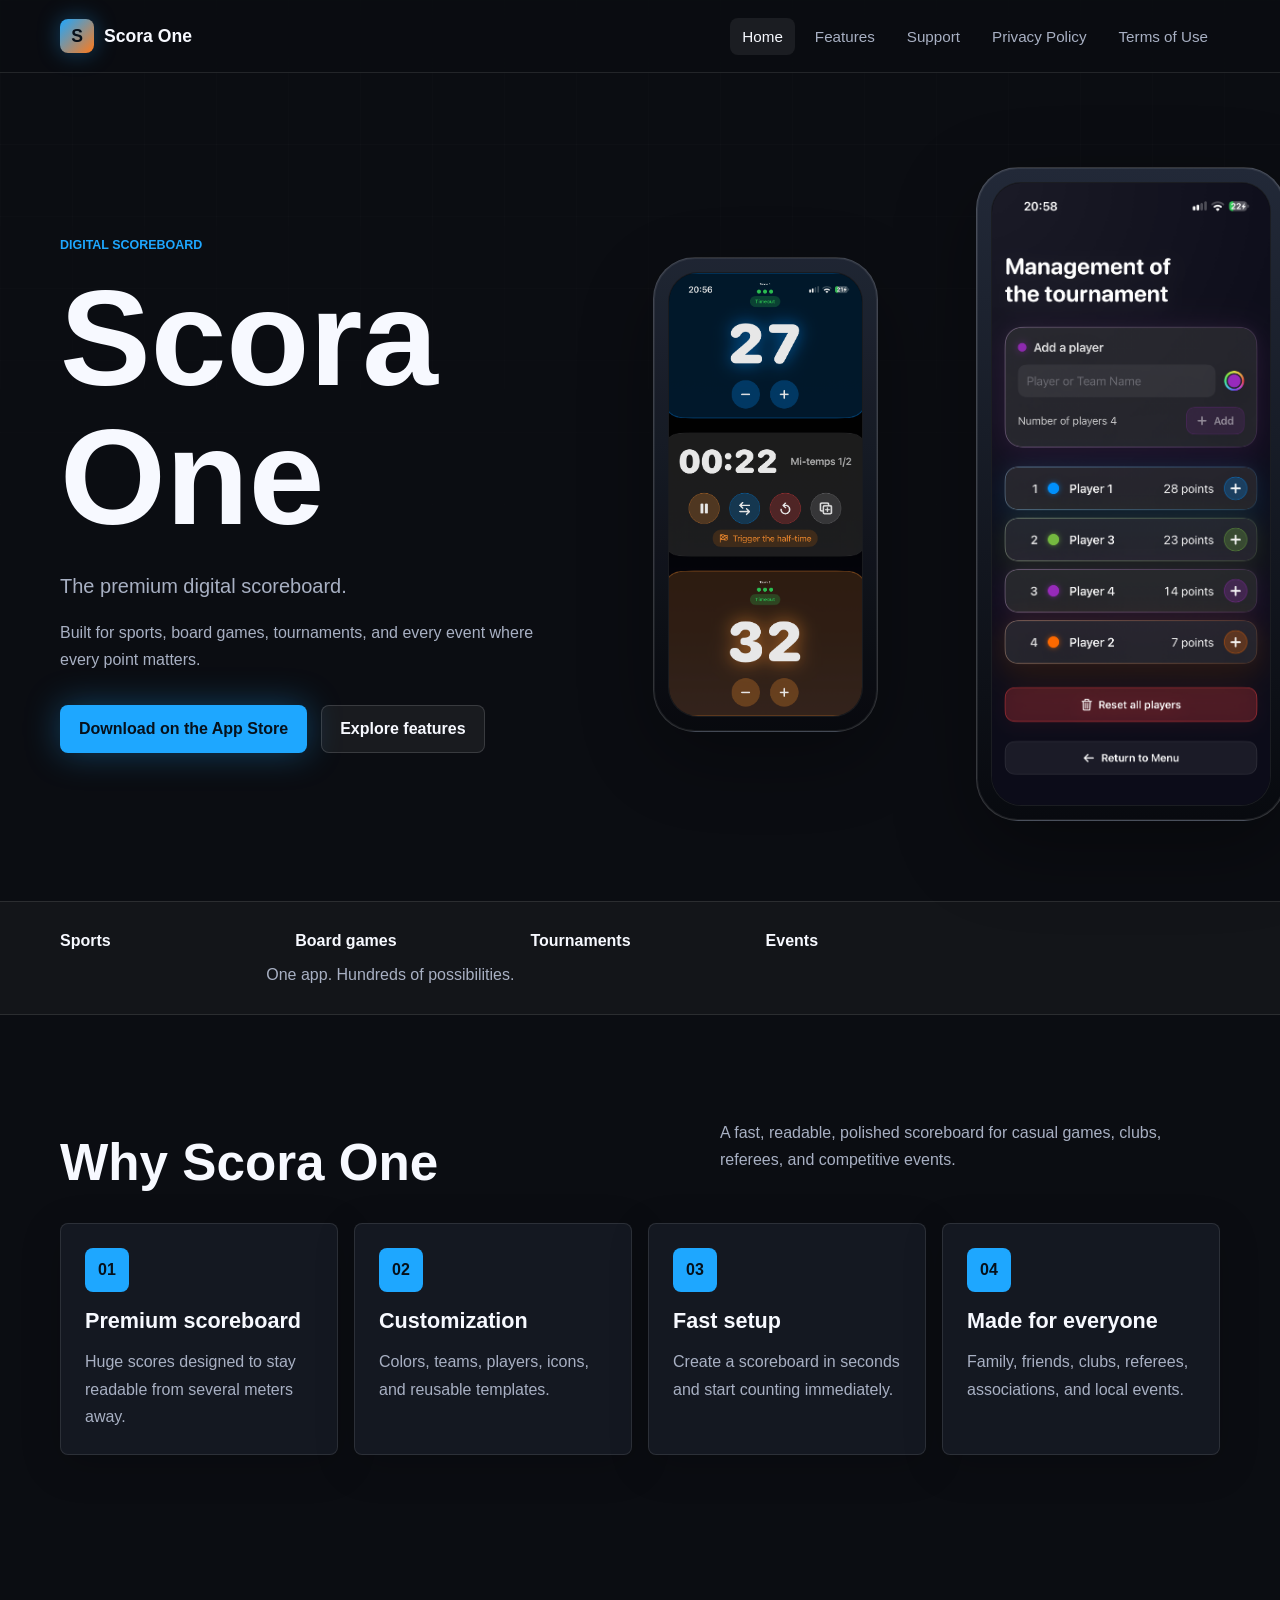
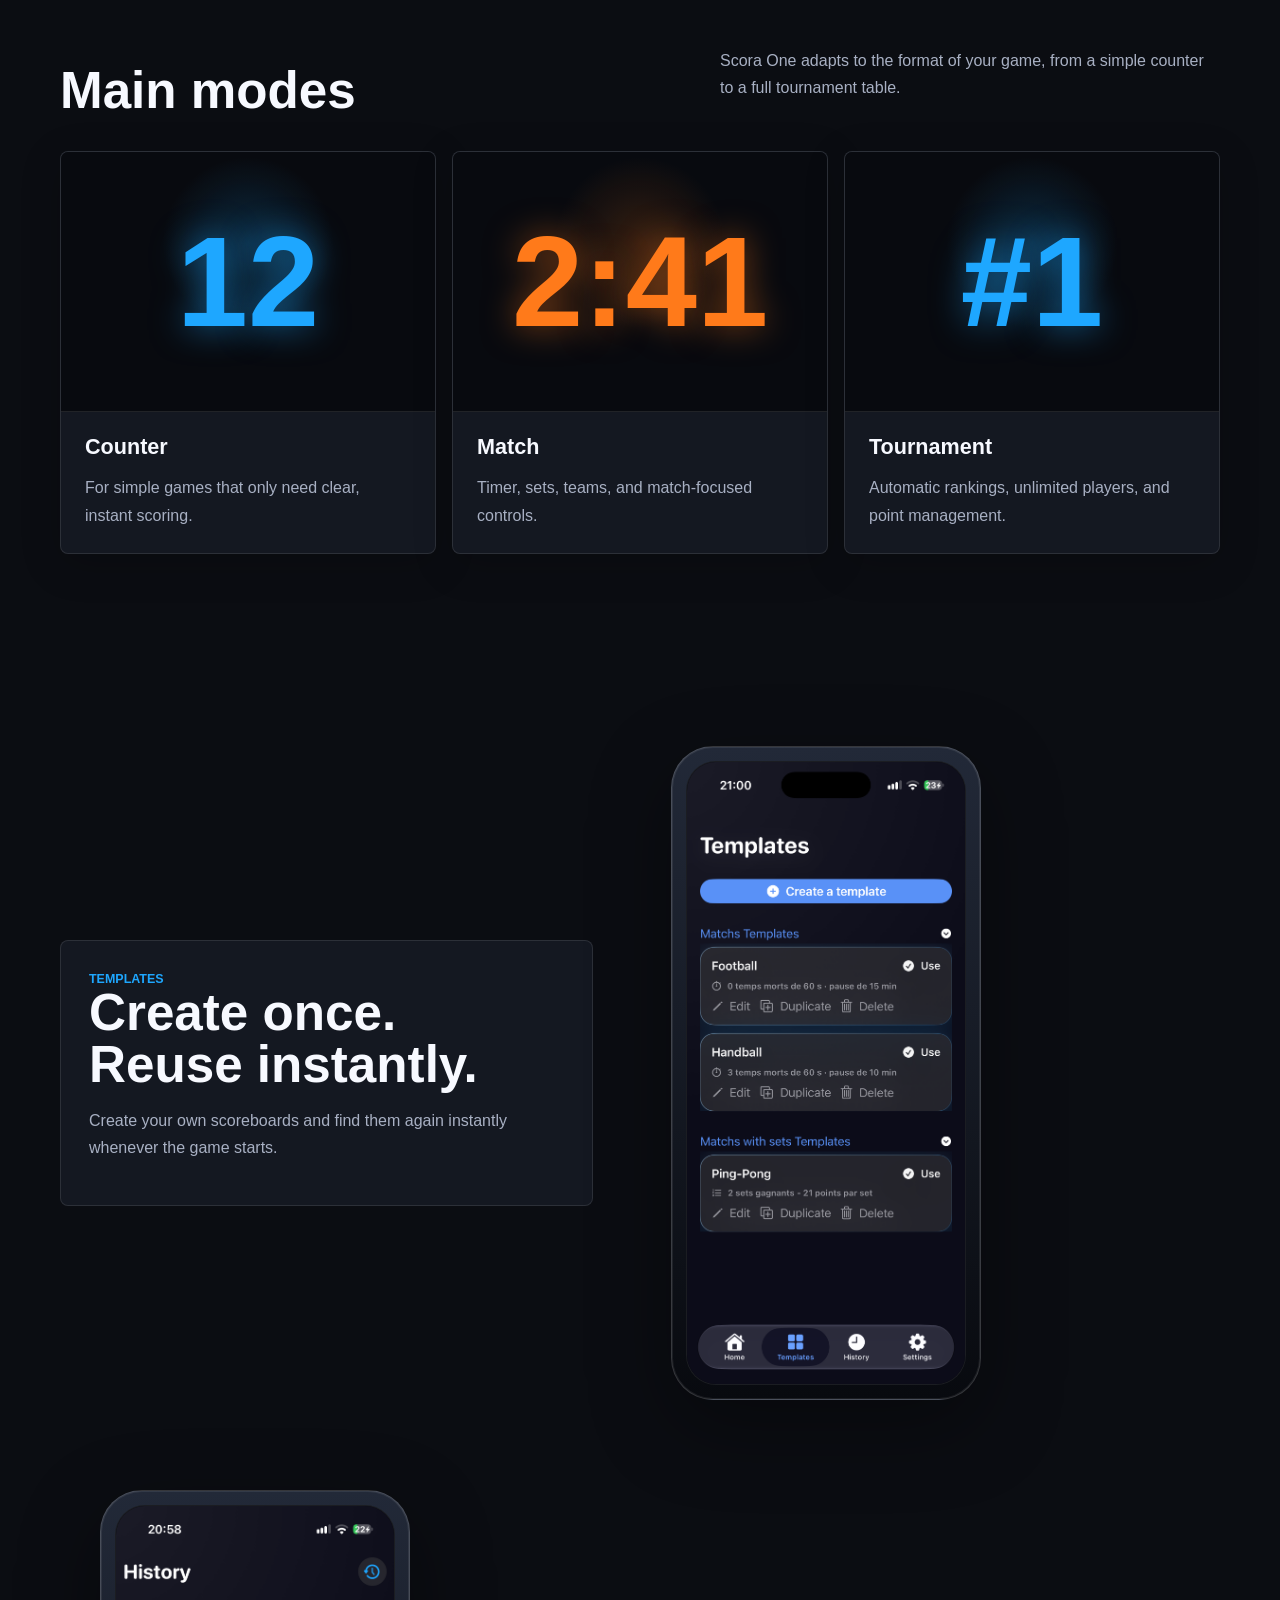
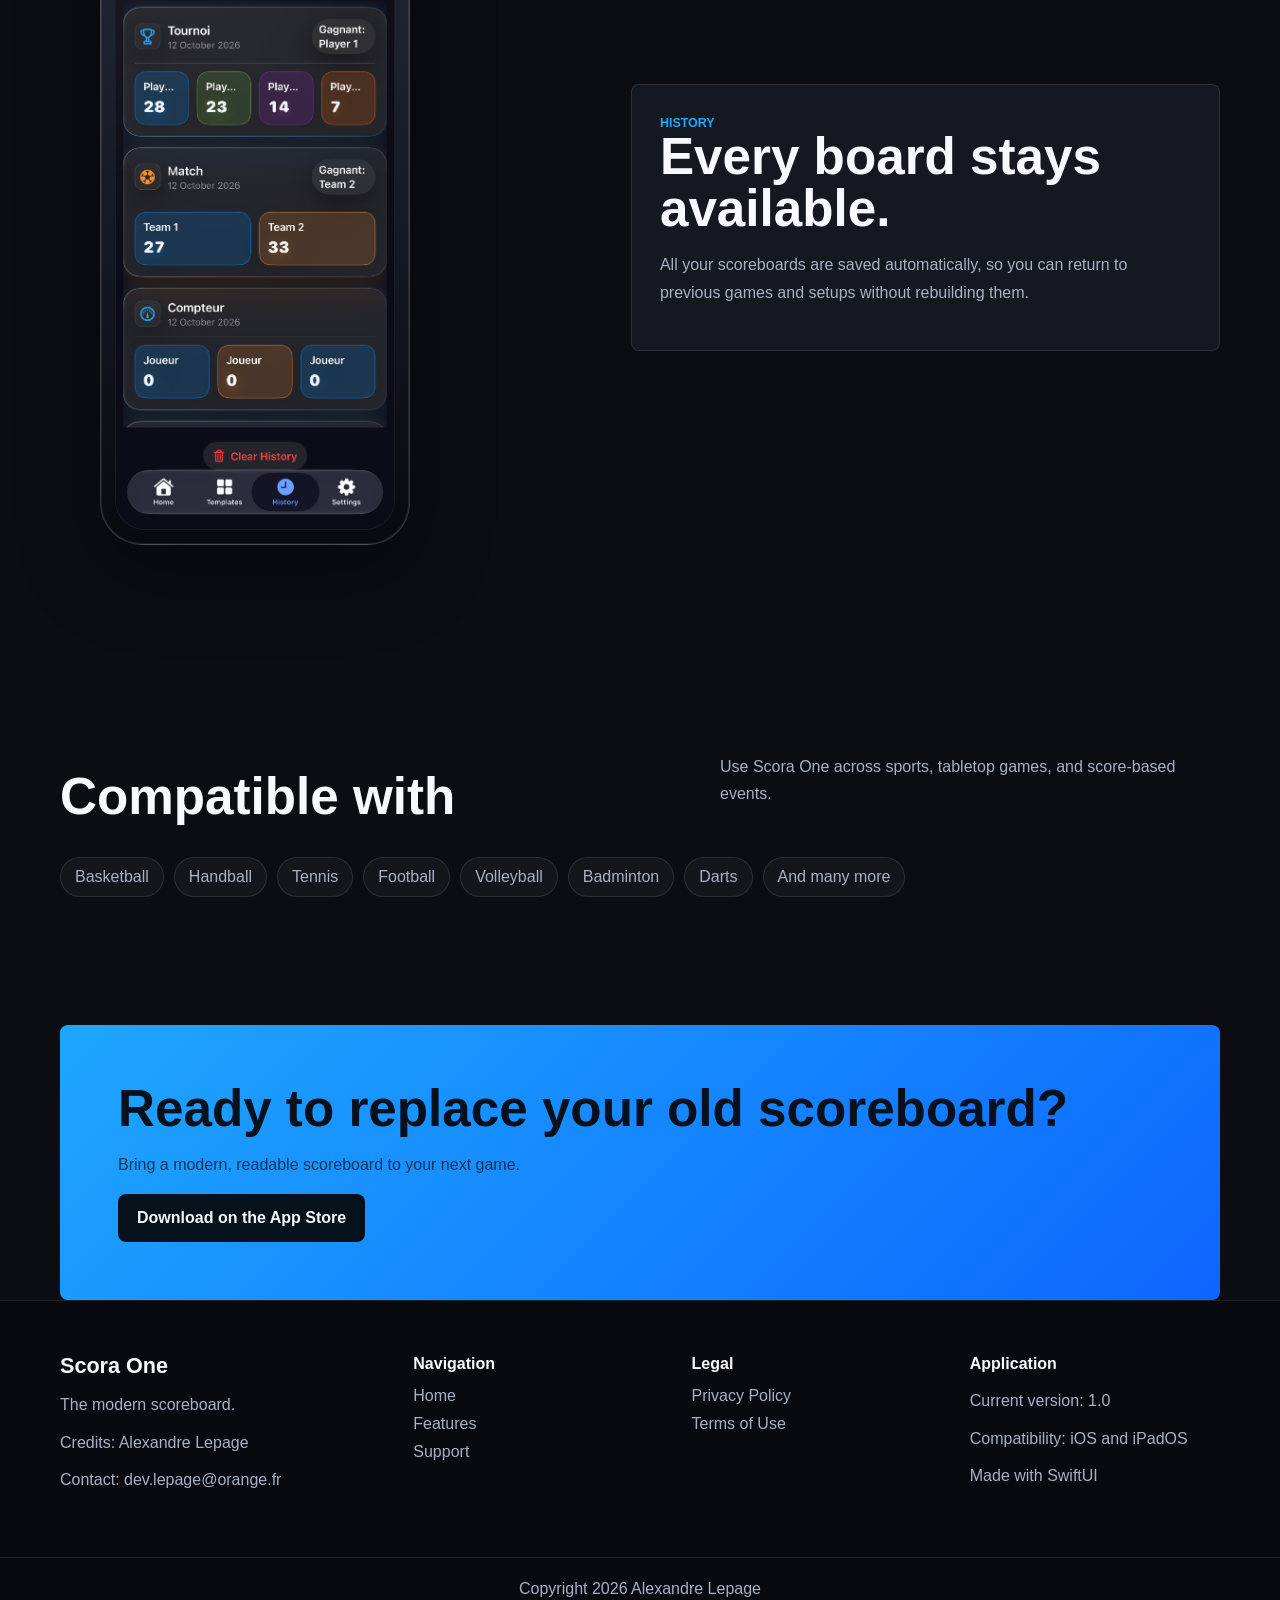
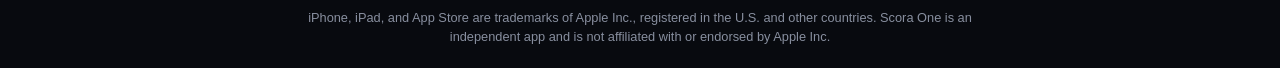
==== commit ecb67aaa: "Update contact email in index.html" ====
--- a/index.html
+++ b/index.html
@@ -145,7 +145,7 @@
         <h3>Scora One</h3>
         <p>The modern scoreboard.</p>
         <p>Credits: Alexandre Lepage</p>
-        <p>Contact: contact@example.com</p>
+        <p>Contact: dev.lepage@orange.fr</p>
       </div>
       <div><h4>Navigation</h4><a href="index.html">Home</a><a href="features.html">Features</a><a href="support.html">Support</a></div>
       <div><h4>Legal</h4><a href="privacy.html">Privacy Policy</a><a href="terms.html">Terms of Use</a></div>
